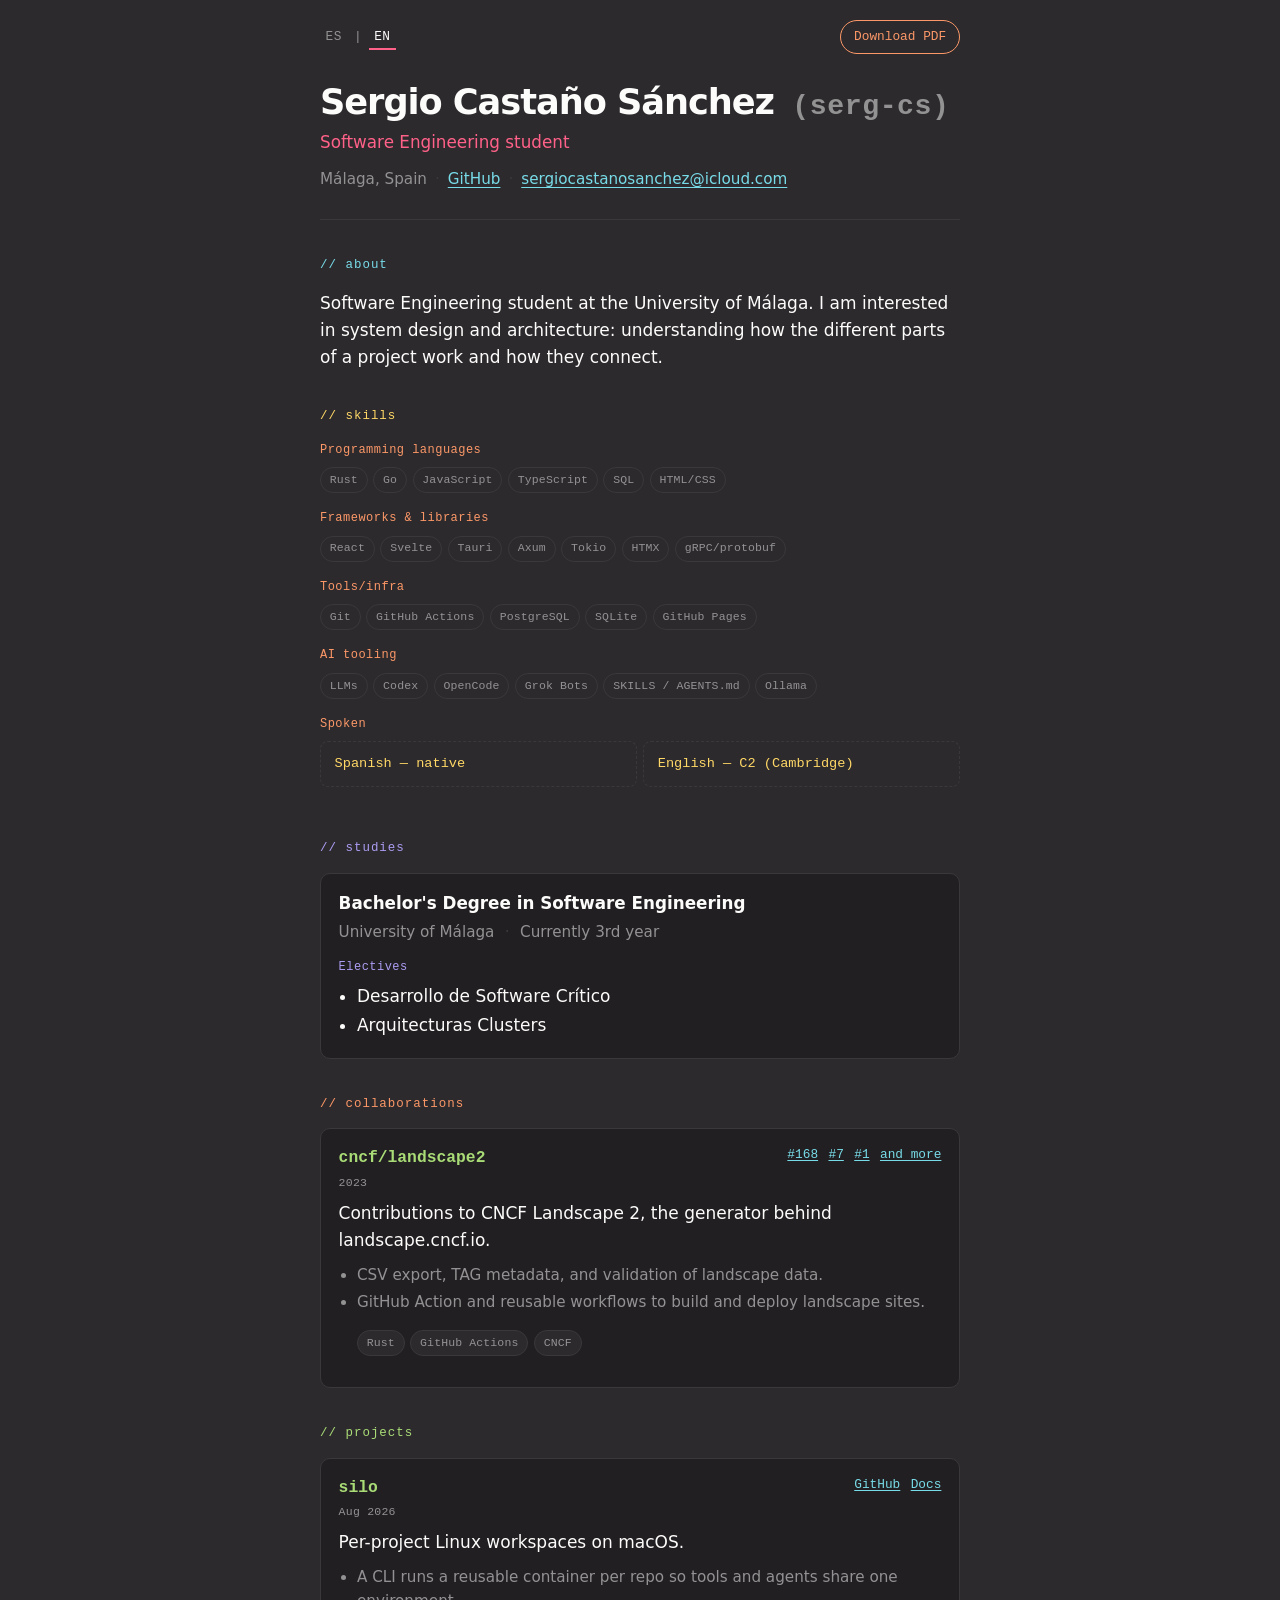
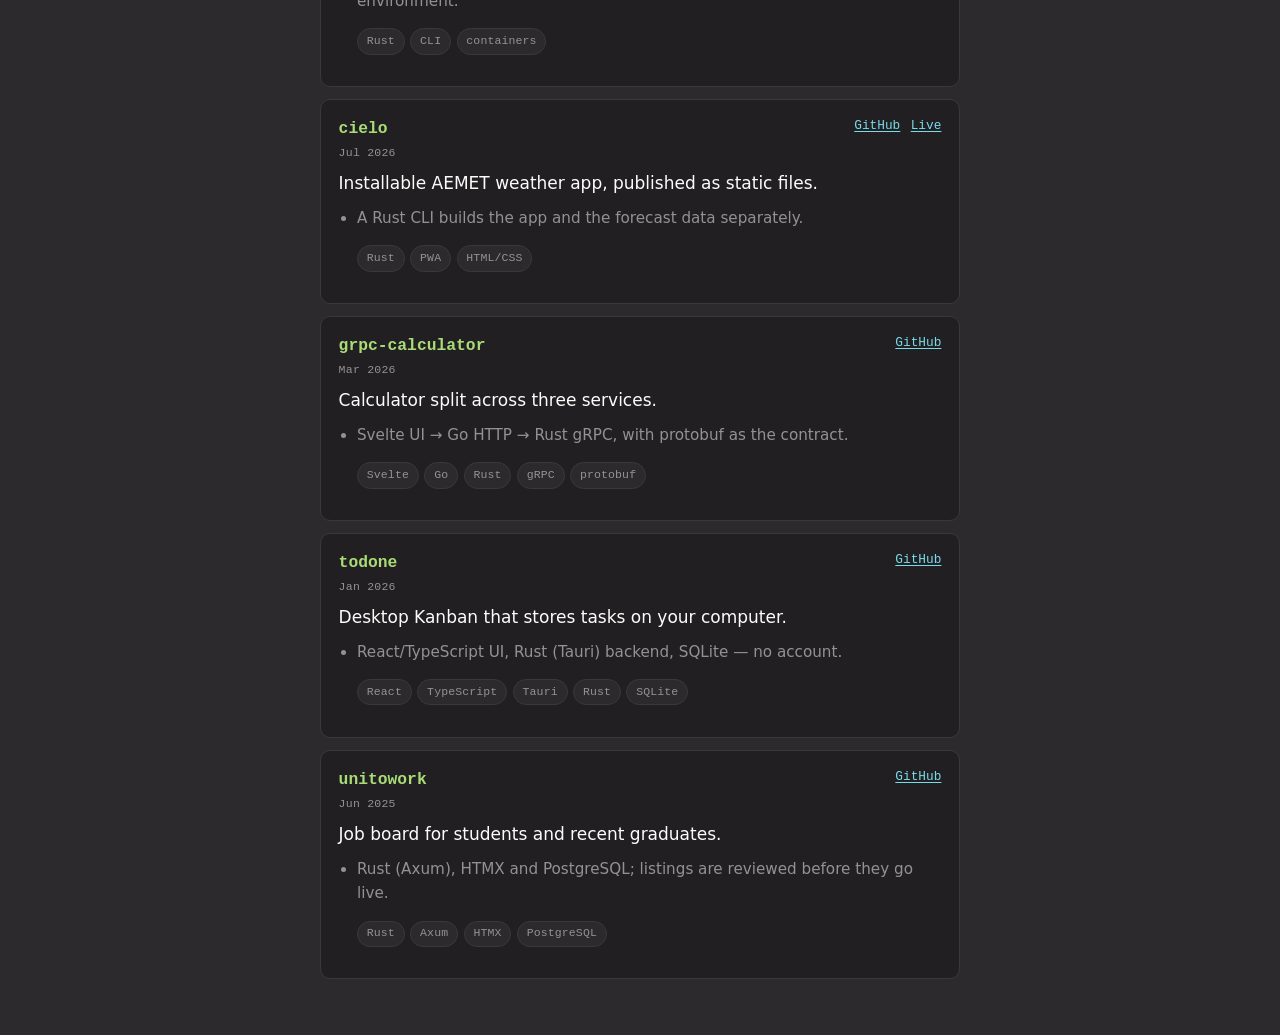
==== docs/cv/index.html @ 80707259 "Add CV website Signed-off-by: Sergio Castaño Sánchez <sergiocastanosanchez@icloud.com>" ====
<!doctype html>
<html lang="en">
    <head>
        <meta charset="utf-8" />
        <meta name="viewport" content="width=device-width, initial-scale=1" />
        <meta name="color-scheme" content="dark" />
        <meta name="theme-color" content="#2d2a2e" />
        <meta
            name="description"
            content="CV — Sergio Castaño Sánchez, Software Engineering student in Málaga."
        />
        <meta name="author" content="Sergio Castaño Sánchez" />
        <meta property="og:type" content="profile" />
        <meta property="og:title" content="Sergio Castaño Sánchez — CV" />
        <meta
            property="og:description"
            content="Software Engineering student in Málaga"
        />
        <meta
            property="og:url"
            content="https://serg-cs.github.io/serg-cs/cv/"
        />
        <meta property="og:locale" content="en_US" />
        <meta property="og:locale:alternate" content="es_ES" />
        <meta property="profile:first_name" content="Sergio" />
        <meta property="profile:last_name" content="Castaño Sánchez" />
        <meta property="profile:username" content="serg-cs" />
        <meta name="twitter:card" content="summary" />
        <title>Sergio Castaño Sánchez — CV</title>
        <link
            rel="canonical"
            href="https://serg-cs.github.io/serg-cs/cv/"
        />
        <link
            rel="alternate"
            hreflang="en"
            href="https://serg-cs.github.io/serg-cs/cv/?lang=en"
        />
        <link
            rel="alternate"
            hreflang="es"
            href="https://serg-cs.github.io/serg-cs/cv/?lang=es"
        />
        <link
            rel="alternate"
            hreflang="x-default"
            href="https://serg-cs.github.io/serg-cs/cv/"
        />
        <script type="application/ld+json">
            {
                "@context": "https://schema.org",
                "@type": "Person",
                "name": "Sergio Castaño Sánchez",
                "alternateName": "serg-cs",
                "url": "https://serg-cs.github.io/serg-cs/cv/",
                "email": "sergiocastanosanchez@icloud.com",
                "jobTitle": "Software Engineering student",
                "sameAs": ["https://github.com/serg-cs"],
                "address": {
                    "@type": "PostalAddress",
                    "addressLocality": "Málaga",
                    "addressCountry": "ES"
                },
                "affiliation": {
                    "@type": "CollegeOrUniversity",
                    "name": "University of Málaga"
                }
            }
        </script>
        <link
            rel="icon"
            href="data:image/svg+xml,%3Csvg xmlns='http://www.w3.org/2000/svg' viewBox='0 0 32 32'%3E%3Crect width='32' height='32' rx='6' fill='%23221f22'/%3E%3Ctext x='16' y='21' text-anchor='middle' font-family='ui-monospace,monospace' font-size='10' font-weight='700' fill='%23fc9867'%3ESCS%3C/text%3E%3C/svg%3E"
        />
        <link rel="stylesheet" href="styles.css" />
        <script>
            (function () {
                var langs = { en: 1, es: 1 };
                var q = new URLSearchParams(location.search).get("lang");
                var stored = null;
                try {
                    stored = localStorage.getItem("cv-lang");
                } catch (e) {}
                var nav =
                    (navigator.languages && navigator.languages[0]) ||
                    navigator.language ||
                    "en";
                var device = String(nav).toLowerCase().indexOf("es") === 0 ? "es" : "en";
                var lang = langs[q] ? q : langs[stored] ? stored : device;
                document.documentElement.lang = lang;
                if (lang !== "en") document.documentElement.classList.add("i18n-pending");
            })();
        </script>
        <noscript>
            <style>
                html.i18n-pending [data-i18n] {
                    visibility: visible;
                }
            </style>
        </noscript>
    </head>
    <body>
        <a class="skip" href="#main" data-i18n="skip">Skip to content</a>
        <div class="wrap">
            <header>
                <div class="top-bar">
                    <nav class="lang" aria-label="Language">
                        <a href="?lang=es" hreflang="es" lang="es" data-set-lang="es">ES</a>
                        <span aria-hidden="true">|</span>
                        <a href="?lang=en" hreflang="en" lang="en" data-set-lang="en">EN</a>
                    </nav>
                    <a
                        class="pdf-btn"
                        href="cv-en.pdf"
                        download="Sergio-Castano-Sanchez-CV-en.pdf"
                        data-i18n="pdf"
                        >Download PDF</a
                    >
                </div>
                <h1>
                    Sergio Castaño Sánchez <span class="handle">(serg-cs)</span>
                </h1>
                <p class="role" data-i18n="role">
                    Software Engineering student
                </p>
                <p class="meta">
                    <span data-i18n="location">Málaga, Spain</span>
                    <span class="sep" aria-hidden="true">·</span>
                    <a href="https://github.com/serg-cs" rel="me">GitHub</a>
                    <span class="sep" aria-hidden="true">·</span>
                    <a href="mailto:sergiocastanosanchez@icloud.com"
                        >sergiocastanosanchez@icloud.com</a
                    >
                </p>
            </header>

            <main id="main">
                <section class="about" aria-labelledby="about-h">
                    <h2 id="about-h" data-i18n="sec.about">// about</h2>
                    <p data-i18n="about">
                        Software Engineering student at the University of
                        Málaga. I am interested in system design and
                        architecture: understanding how the different parts of a
                        project work and how they connect.
                    </p>
                </section>

                <section class="skills" aria-labelledby="skills-h">
                    <h2 id="skills-h" data-i18n="sec.skills">// skills</h2>

                    <div class="skill-group">
                        <h3 data-i18n="skills.languages">Programming languages</h3>
                        <ul class="chips">
                            <li class="chip">Rust</li>
                            <li class="chip">Go</li>
                            <li class="chip">JavaScript</li>
                            <li class="chip">TypeScript</li>
                            <li class="chip">SQL</li>
                            <li class="chip">HTML/CSS</li>
                        </ul>
                    </div>

                    <div class="skill-group">
                        <h3 data-i18n="skills.frameworks">Frameworks & libraries</h3>
                        <ul class="chips">
                            <li class="chip">React</li>
                            <li class="chip">Svelte</li>
                            <li class="chip">Tauri</li>
                            <li class="chip">Axum</li>
                            <li class="chip">Tokio</li>
                            <li class="chip">HTMX</li>
                            <li class="chip">gRPC/protobuf</li>
                        </ul>
                    </div>

                    <div class="skill-group">
                        <h3 data-i18n="skills.tools">Tools/infra</h3>
                        <ul class="chips">
                            <li class="chip">Git</li>
                            <li class="chip">GitHub Actions</li>
                            <li class="chip">PostgreSQL</li>
                            <li class="chip">SQLite</li>
                            <li class="chip">GitHub Pages</li>
                        </ul>
                    </div>

                    <div class="skill-group">
                        <h3 data-i18n="skills.ai">AI tooling</h3>
                        <ul class="chips">
                            <li class="chip">LLMs</li>
                            <li class="chip">Codex</li>
                            <li class="chip">OpenCode</li>
                            <li class="chip">Grok Bots</li>
                            <li class="chip">SKILLS / AGENTS.md</li>
                            <li class="chip">Ollama</li>
                        </ul>
                    </div>

                    <div class="skill-group">
                        <h3 data-i18n="skills.spoken">Spoken</h3>
                        <ul class="spoken">
                            <li data-i18n="skills.spanish">Spanish — native</li>
                            <li data-i18n="skills.english">English — C2 (Cambridge)</li>
                        </ul>
                    </div>
                </section>

                <section class="studies" aria-labelledby="studies-h">
                    <h2 id="studies-h" data-i18n="sec.studies">// studies</h2>
                    <div class="studies-block">
                        <h3 data-i18n="studies.degree">Bachelor's Degree in Software Engineering</h3>
                        <p class="studies-meta">
                            <span data-i18n="studies.school">University of Málaga</span>
                            <span class="sep" aria-hidden="true">·</span>
                            <span data-i18n="studies.year"
                                >Currently 3rd year</span
                            >
                        </p>
                        <p
                            class="electives-label"
                            data-i18n="studies.electives"
                        >
                            Electives
                        </p>
                        <ul>
                            <li>Desarrollo de Software Crítico</li>
                            <li>Arquitecturas Clusters</li>
                        </ul>
                    </div>
                </section>

                <section class="collab" aria-labelledby="collab-h">
                    <h2 id="collab-h" data-i18n="sec.collab">
                        // collaborations
                    </h2>
                    <article class="card">
                        <div class="card-top">
                            <div class="card-heading">
                                <h3>cncf/landscape2</h3>
                                <p class="card-date">
                                    <time
                                        datetime="2023"
                                        data-i18n="landscape.date"
                                        >2023</time
                                    >
                                </p>
                            </div>
                            <p class="card-links">
                                <a
                                    href="https://github.com/cncf/landscape2/pull/168"
                                    title="Generate CSV file listing all landscape items"
                                    data-i18n-title="landscape.pr168"
                                    >#168</a
                                >
                                <a
                                    href="https://github.com/cncf/landscape2-sites/pull/7"
                                    title="Add reusable build-and-deploy workflow"
                                    data-i18n-title="landscape.pr7"
                                    >#7</a
                                >
                                <a
                                    href="https://github.com/cncf/landscape2-validate-action/pull/1"
                                    title="Add landscape2 validate action"
                                    data-i18n-title="landscape.pr1"
                                    >#1</a
                                >
                                <a
                                    class="more"
                                    href="https://github.com/search?q=author%3Aserg-cs+org%3Acncf+is%3Apr&amp;type=pullrequests"
                                    data-i18n="landscape.more"
                                    >and more</a
                                >
                            </p>
                        </div>
                        <p class="pitch" data-i18n="landscape.pitch">
                            Contributions to CNCF Landscape 2, the generator
                            behind landscape.cncf.io.
                        </p>
                        <ul>
                            <li data-i18n="landscape.b1">
                                CSV export, TAG metadata, and validation of
                                landscape data.
                            </li>
                            <li data-i18n="landscape.b2">
                                GitHub Action and reusable workflows to build
                                and deploy landscape sites.
                            </li>
                        </ul>
                        <ul class="chips">
                            <li class="chip">Rust</li>
                            <li class="chip">GitHub Actions</li>
                            <li class="chip">CNCF</li>
                        </ul>
                    </article>
                </section>

                <section class="projects" aria-labelledby="projects-h">
                    <h2 id="projects-h" data-i18n="sec.projects">
                        // projects
                    </h2>
                    <div class="projects-list">
                        <article class="card">
                            <div class="card-top">
                                <div class="card-heading">
                                    <h3>silo</h3>
                                    <p class="card-date">
                                        <time datetime="2026-08" data-i18n="silo.date">Aug 2026</time>
                                    </p>
                                </div>
                                <p class="card-links">
                                    <a href="https://github.com/serg-cs/silo" aria-label="silo on GitHub">GitHub</a>
                                    <a href="https://serg-cs.github.io/silo/" data-i18n="link.docs">Docs</a>
                                </p>
                            </div>
                            <p class="pitch" data-i18n="silo.pitch">Per-project Linux workspaces on macOS.</p>
                            <ul>
                                <li data-i18n="silo.b1">A CLI runs a reusable container per repo so tools and agents share one environment.</li>
                            </ul>
                            <ul class="chips">
                                <li class="chip">Rust</li>
                                <li class="chip">CLI</li>
                                <li class="chip">containers</li>
                            </ul>
                        </article>

                        <article class="card">
                            <div class="card-top">
                                <div class="card-heading">
                                    <h3>cielo</h3>
                                    <p class="card-date">
                                        <time datetime="2026-07" data-i18n="cielo.date">Jul 2026</time>
                                    </p>
                                </div>
                                <p class="card-links">
                                    <a href="https://github.com/serg-cs/cielo" aria-label="cielo on GitHub">GitHub</a>
                                    <a href="https://cielo.serg-cs.com" data-i18n="link.live">Live</a>
                                </p>
                            </div>
                            <p class="pitch" data-i18n="cielo.pitch">Installable AEMET weather app, published as static files.</p>
                            <ul>
                                <li data-i18n="cielo.b1">A Rust CLI builds the app and the forecast data separately.</li>
                            </ul>
                            <ul class="chips">
                                <li class="chip">Rust</li>
                                <li class="chip">PWA</li>
                                <li class="chip">HTML/CSS</li>
                            </ul>
                        </article>

                        <article class="card">
                            <div class="card-top">
                                <div class="card-heading">
                                    <h3>grpc-calculator</h3>
                                    <p class="card-date">
                                        <time datetime="2026-03" data-i18n="grpc.date">Mar 2026</time>
                                    </p>
                                </div>
                                <p class="card-links">
                                    <a href="https://github.com/serg-cs/grpc-calculator" aria-label="grpc-calculator on GitHub">GitHub</a>
                                </p>
                            </div>
                            <p class="pitch" data-i18n="grpc.pitch">Calculator split across three services.</p>
                            <ul>
                                <li data-i18n="grpc.b1">Svelte UI → Go HTTP → Rust gRPC, with protobuf as the contract.</li>
                            </ul>
                            <ul class="chips">
                                <li class="chip">Svelte</li>
                                <li class="chip">Go</li>
                                <li class="chip">Rust</li>
                                <li class="chip">gRPC</li>
                                <li class="chip">protobuf</li>
                            </ul>
                        </article>

                        <article class="card">
                            <div class="card-top">
                                <div class="card-heading">
                                    <h3>todone</h3>
                                    <p class="card-date">
                                        <time datetime="2026-01" data-i18n="todone.date">Jan 2026</time>
                                    </p>
                                </div>
                                <p class="card-links">
                                    <a href="https://github.com/serg-cs/todone" aria-label="todone on GitHub">GitHub</a>
                                </p>
                            </div>
                            <p class="pitch" data-i18n="todone.pitch">Desktop Kanban that stores tasks on your computer.</p>
                            <ul>
                                <li data-i18n="todone.b1">React/TypeScript UI, Rust (Tauri) backend, SQLite — no account.</li>
                            </ul>
                            <ul class="chips">
                                <li class="chip">React</li>
                                <li class="chip">TypeScript</li>
                                <li class="chip">Tauri</li>
                                <li class="chip">Rust</li>
                                <li class="chip">SQLite</li>
                            </ul>
                        </article>

                        <article class="card">
                            <div class="card-top">
                                <div class="card-heading">
                                    <h3>unitowork</h3>
                                    <p class="card-date">
                                        <time datetime="2025-06" data-i18n="unitowork.date">Jun 2025</time>
                                    </p>
                                </div>
                                <p class="card-links">
                                    <a href="https://github.com/serg-cs/unitowork" aria-label="unitowork on GitHub">GitHub</a>
                                </p>
                            </div>
                            <p class="pitch" data-i18n="unitowork.pitch">Job board for students and recent graduates.</p>
                            <ul>
                                <li data-i18n="unitowork.b1">Rust (Axum), HTMX and PostgreSQL; listings are reviewed before they go live.</li>
                            </ul>
                            <ul class="chips">
                                <li class="chip">Rust</li>
                                <li class="chip">Axum</li>
                                <li class="chip">HTMX</li>
                                <li class="chip">PostgreSQL</li>
                            </ul>
                        </article>
                    </div>
                </section>
            </main>
        </div>

        <script src="main.js"></script>
    </body>
</html>
---- docs/cv/styles.css ----
:root {
  --bg: #2d2a2e;
  --bg-deep: #221f22;
  --text: #fcfcfa;
  --muted: #939293;
  --line: #3b383c;
  --pink: #ff6188;
  --orange: #fc9867;
  --yellow: #ffd866;
  --green: #a9dc76;
  --cyan: #78dce8;
  --purple: #ab9df2;
  --sans: ui-sans-serif, system-ui, -apple-system, "Segoe UI", Roboto, "Helvetica Neue", "Liberation Sans", "DejaVu Sans", Arial, sans-serif;
  --mono: ui-monospace, "SF Mono", "Cascadia Code", "JetBrains Mono", Menlo, Consolas, "Liberation Mono", "DejaVu Sans Mono", monospace;
  --max: 40rem;
}

* { box-sizing: border-box; }

html { scroll-behavior: smooth; }

body {
  margin: 0;
  font-family: var(--sans);
  font-size: 1.0625rem;
  line-height: 1.6;
  color: var(--text);
  background: var(--bg);
  -webkit-font-smoothing: antialiased;
}

html.i18n-pending [data-i18n] { visibility: hidden; }

a {
  color: var(--cyan);
  text-decoration-thickness: 1px;
  text-underline-offset: 0.18em;
}

a:hover { color: var(--green); }

:focus-visible {
  outline: 2px solid var(--yellow);
  outline-offset: 3px;
}

.skip {
  position: absolute;
  left: 0.75rem;
  top: -3rem;
  background: var(--bg-deep);
  color: var(--text);
  padding: 0.4rem 0.7rem;
  z-index: 10;
}

.skip:focus { top: 0.75rem; }

.wrap {
  width: min(var(--max), calc(100% - 2rem));
  margin: 0 auto;
  padding: 1.25rem 0 3.5rem;
}

header {
  padding-bottom: 1.75rem;
  border-bottom: 1px solid var(--line);
}

.top-bar {
  display: flex;
  align-items: center;
  justify-content: space-between;
  gap: 0.75rem;
  margin-bottom: 1.75rem;
}

.lang {
  display: flex;
  align-items: center;
  gap: 0.4rem;
  font-family: var(--mono);
  font-size: 0.8rem;
  letter-spacing: 0.04em;
}

.lang span { color: var(--muted); }

.lang a {
  display: inline-flex;
  align-items: center;
  justify-content: center;
  min-width: 1.5rem;
  min-height: 1.5rem;
  padding: 0.2rem 0.35rem;
  font: inherit;
  color: var(--muted);
  background: transparent;
  text-decoration: none;
}

.lang a:hover { color: var(--text); }

html[lang="en"] .lang a[data-set-lang="en"],
html[lang="es"] .lang a[data-set-lang="es"] {
  color: var(--text);
  box-shadow: inset 0 -2px 0 var(--pink);
}

.pdf-btn {
  font-family: var(--mono);
  font-size: 0.8rem;
  color: var(--orange);
  background: transparent;
  border: 1px solid var(--orange);
  border-radius: 999px;
  padding: 0.35rem 0.8rem;
  text-decoration: none;
}

.pdf-btn:hover {
  color: var(--bg);
  background: var(--orange);
}

h1 {
  margin: 0 0 0.35rem;
  font-size: clamp(1.7rem, 6vw, 2.2rem);
  font-weight: 650;
  letter-spacing: -0.03em;
  line-height: 1.15;
}

.handle {
  display: inline-block;
  margin-left: 0.45rem;
  font-family: var(--mono);
  font-size: 0.8em;
  font-weight: 600;
  letter-spacing: 0.02em;
  color: var(--muted);
  vertical-align: baseline;
}

.role {
  margin: 0 0 0.7rem;
  color: var(--pink);
  font-size: 1.05rem;
}

.meta {
  margin: 0;
  color: var(--muted);
  font-size: 0.95rem;
  display: flex;
  flex-wrap: wrap;
  gap: 0.35rem 0.15rem;
}

.sep {
  margin: 0 0.35rem;
  color: var(--line);
}

main {
  display: grid;
  gap: 2.25rem;
  padding-top: 2.25rem;
}

section h2 {
  margin: 0 0 0.85rem;
  font-family: var(--mono);
  font-size: 0.78rem;
  font-weight: 500;
  letter-spacing: 0.08em;
  text-transform: lowercase;
}

.about h2 { color: var(--cyan); }
.skills h2 { color: var(--yellow); }
.studies h2 { color: var(--purple); }
.collab h2 { color: var(--orange); }
.projects h2 { color: var(--green); }

.about p { margin: 0; }

.card,
.studies-block {
  background: var(--bg-deep);
  border: 1px solid var(--line);
  border-radius: 10px;
  padding: 1rem 1.1rem;
}

.studies-block h3 {
  margin: 0 0 0.2rem;
  font-size: 1.05rem;
  font-weight: 600;
}

.studies-meta {
  margin: 0 0 0.85rem;
  color: var(--muted);
  font-size: 0.95rem;
}

.electives-label {
  margin: 0 0 0.35rem;
  font-family: var(--mono);
  font-size: 0.75rem;
  color: var(--purple);
  letter-spacing: 0.04em;
}

.studies-block ul {
  margin: 0;
  padding-left: 1.15rem;
}

.studies-block li { margin: 0.15rem 0; }

.projects-list { display: grid; gap: 0.75rem; }

.card-top {
  display: flex;
  align-items: flex-start;
  justify-content: space-between;
  flex-wrap: wrap;
  gap: 0.75rem 1rem;
  margin-bottom: 0.45rem;
}

.card-heading { min-width: 0; }

.card h3 {
  margin: 0;
  font-family: var(--mono);
  font-size: 1.02rem;
  font-weight: 600;
  color: var(--green);
}

.card-date {
  margin: 0.15rem 0 0;
  font-family: var(--mono);
  font-size: 0.72rem;
  color: var(--muted);
  letter-spacing: 0.02em;
}

.pitch { margin: 0 0 0.55rem; }

.card ul {
  margin: 0 0 0.75rem;
  padding-left: 1.15rem;
  color: var(--muted);
  font-size: 0.95rem;
}

.card li { margin: 0.2rem 0; }

.chips {
  display: flex;
  flex-wrap: wrap;
  gap: 0.35rem;
  margin: 0;
  padding: 0;
  list-style: none;
}

.chip {
  font-family: var(--mono);
  font-size: 0.72rem;
  letter-spacing: 0.01em;
  color: var(--muted);
  background: var(--bg);
  border: 1px solid var(--line);
  border-radius: 999px;
  padding: 0.18rem 0.55rem;
}

.card-links {
  margin: 0 0 0 auto;
  display: flex;
  flex-wrap: wrap;
  justify-content: flex-end;
  gap: 0.65rem;
  font-family: var(--mono);
  font-size: 0.8rem;
  flex-shrink: 0;
}

.skill-group { margin: 0 0 1rem; }

.skill-group h3 {
  margin: 0 0 0.45rem;
  font-family: var(--mono);
  font-size: 0.75rem;
  font-weight: 500;
  color: var(--orange);
  letter-spacing: 0.04em;
}

.spoken {
  margin: 0;
  padding: 0;
  list-style: none;
  display: flex;
  flex-wrap: wrap;
  gap: 0.4rem;
}

.spoken li {
  margin: 0;
  flex: 1 1 10rem;
  padding: 0.7rem 0.85rem;
  border: 1px dashed var(--line);
  border-radius: 8px;
  color: var(--yellow);
  font-family: var(--mono);
  font-size: 0.85rem;
}

@media (prefers-reduced-motion: reduce) {
  html { scroll-behavior: auto; }
}

@media print {
  html, body {
    background: var(--bg) !important;
    color: var(--text);
    visibility: visible;
    min-height: 100%;
    print-color-adjust: exact;
    -webkit-print-color-adjust: exact;
    font-size: 10pt;
    line-height: 1.38;
    font-variant-ligatures: none;
    font-feature-settings: "liga" 0, "clig" 0;
  }

  html.i18n-pending [data-i18n] { visibility: visible; }

  .skip, .top-bar { display: none !important; }

  .wrap {
    width: min(var(--max), 100%);
    margin: 0 auto;
    padding: 0;
  }

  h1 {
    font-size: 1.45rem;
    margin-bottom: 0.2rem;
  }

  .role {
    font-size: 0.95rem;
    margin-bottom: 0.3rem;
  }

  .meta { font-size: 0.85rem; }

  header { padding-bottom: 0.5rem; }

  main {
    gap: 0.65rem;
    padding-top: 0.65rem;
  }

  section h2 {
    margin-bottom: 0.35rem;
    break-after: avoid;
  }

  .card, .studies-block {
    break-inside: avoid;
    padding: 0.5rem 0.65rem;
  }

  .skill-group { margin-bottom: 0.3rem; }
  .skill-group h3 { margin-bottom: 0.25rem; }

  .spoken {
    gap: 0.5rem 1.25rem;
  }

  .spoken li {
    flex: 0 1 auto;
    padding: 0;
    border: 0;
  }

  .pitch { margin-bottom: 0.3rem; }
  .card-top {
    margin-bottom: 0.25rem;
    gap: 0.35rem 0.75rem;
  }
  .card ul { margin-bottom: 0.3rem; }
  .card li { margin: 0.08rem 0; }
  .studies-meta { margin-bottom: 0.4rem; }
  .projects-list { gap: 0.35rem; }
  .chip {
    padding: 0.08rem 0.4rem;
    font-size: 0.62rem;
  }

  @page {
    size: A4;
    margin: 9mm;
    background: var(--bg);
  }
}
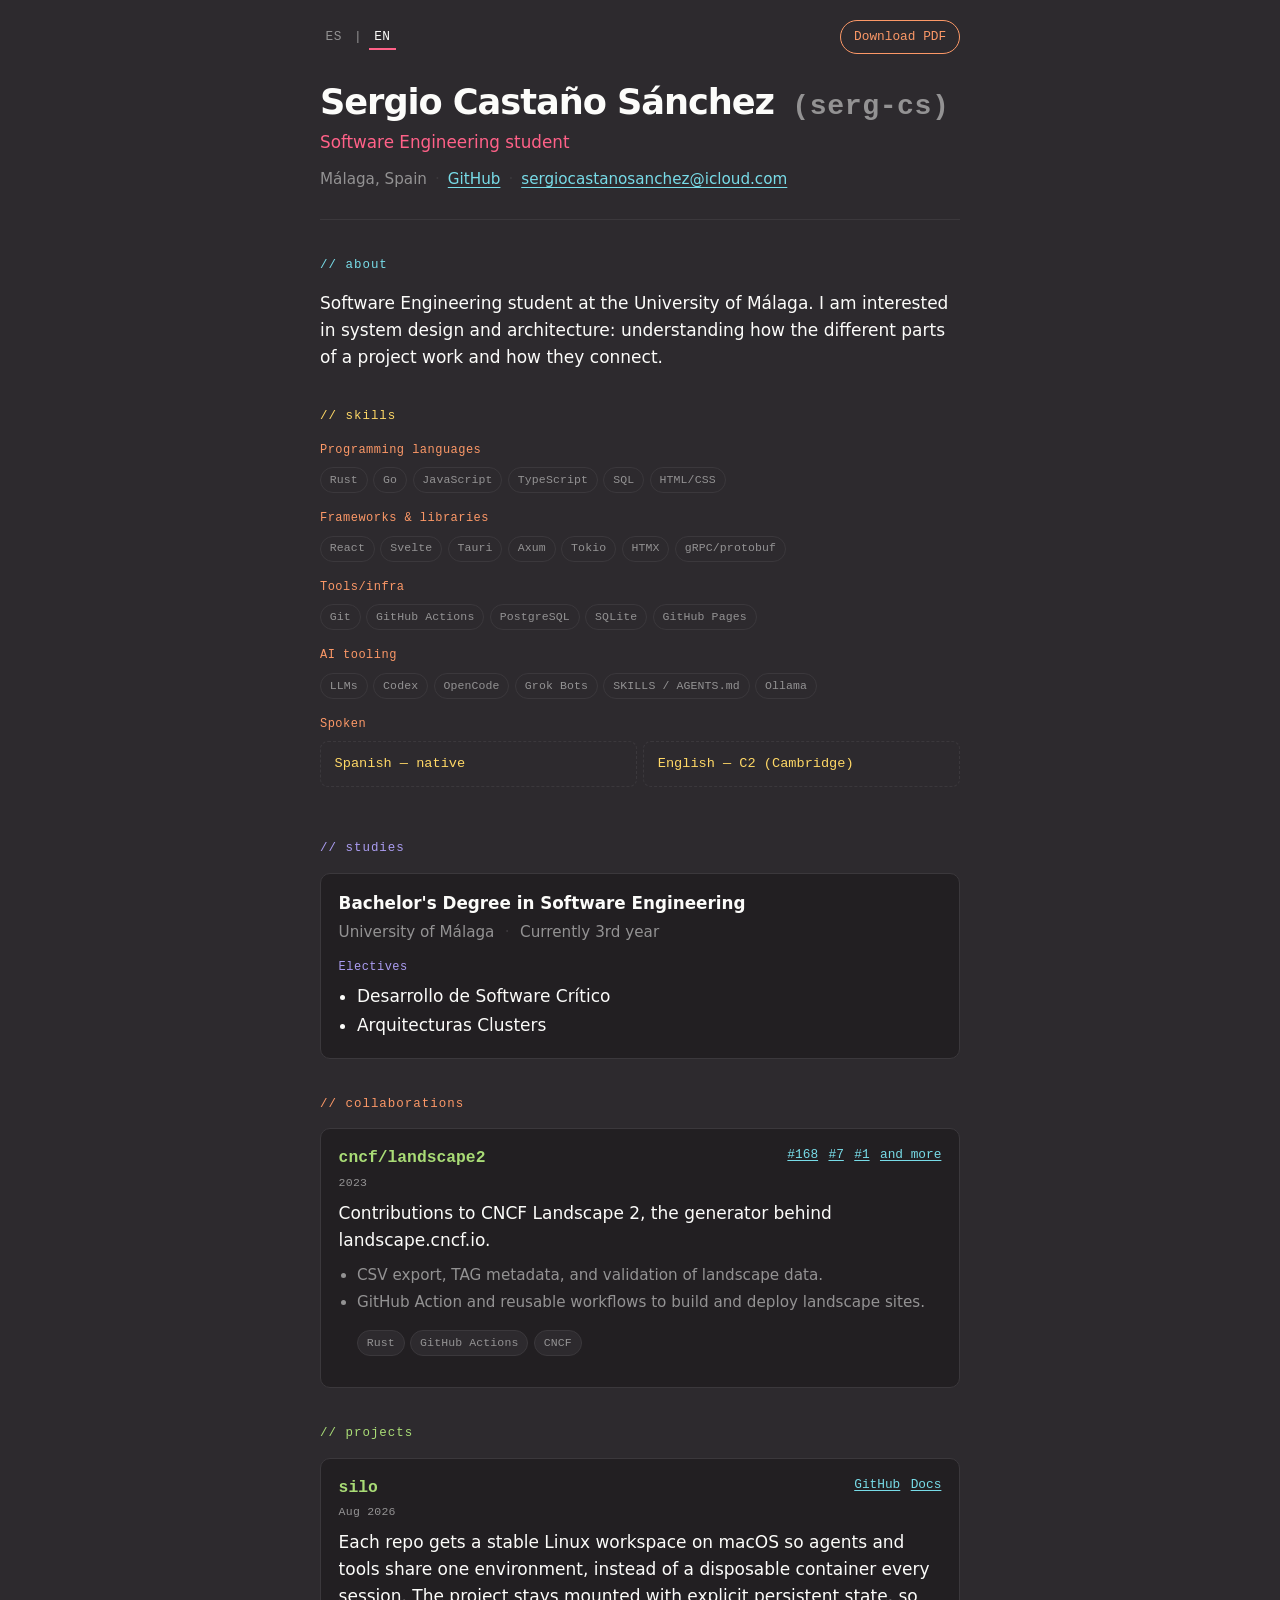
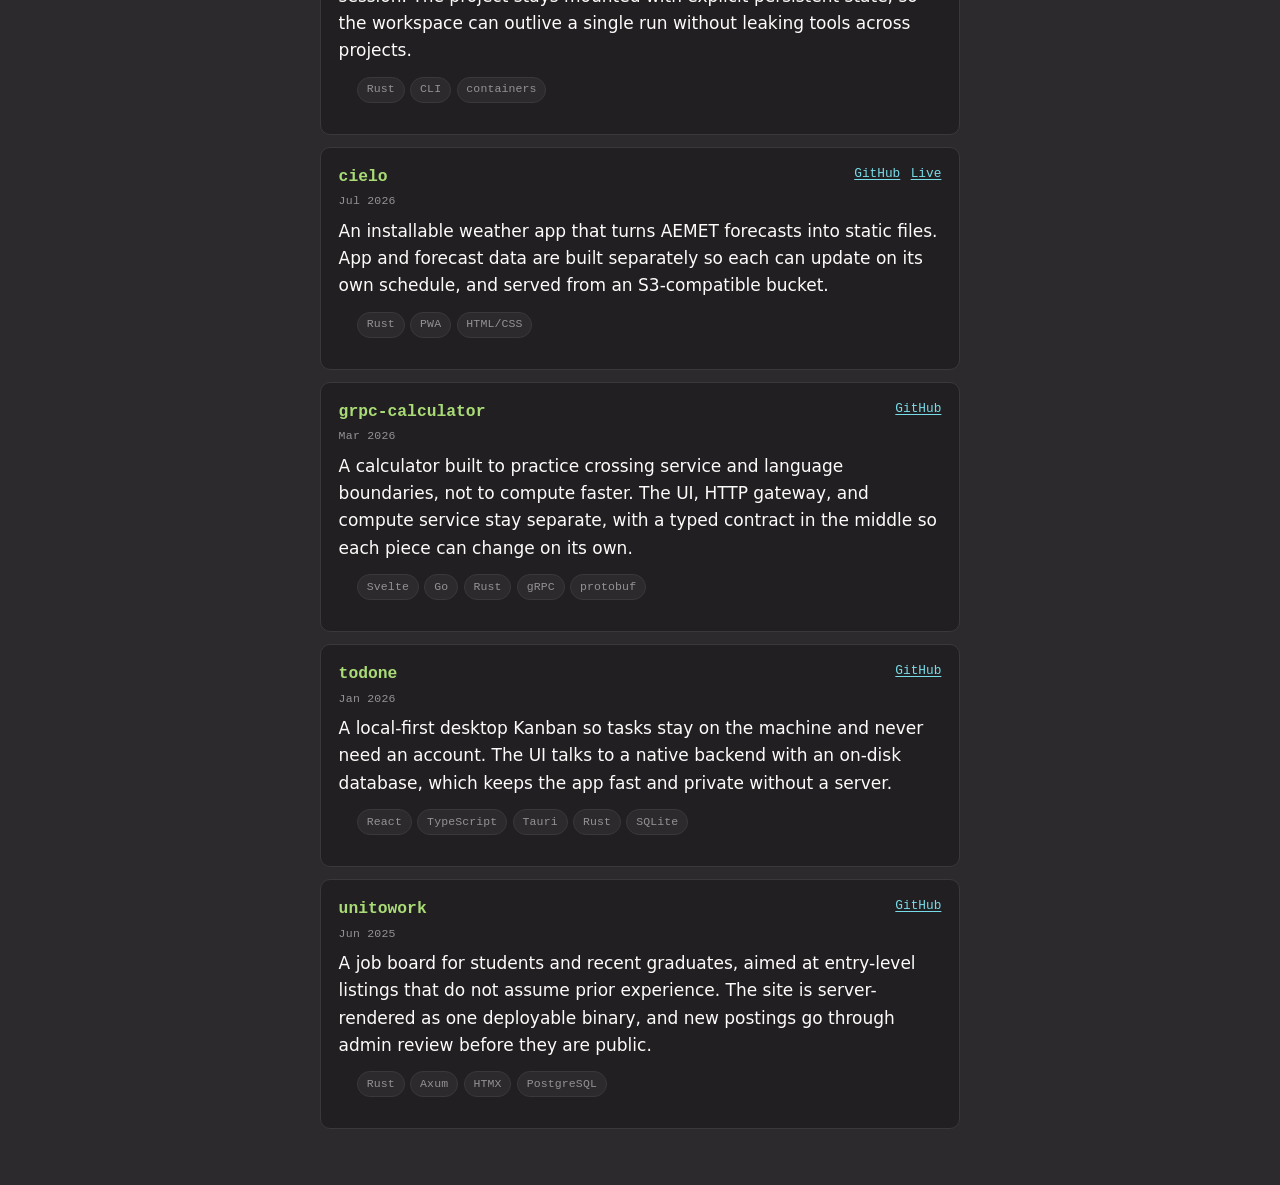
==== commit cbf6b8fe: "Improve project descriptions Signed-off-by: Sergio Castaño Sánchez <sergiocastanosanchez@icloud.com>" ====
--- a/docs/cv/index.html
+++ b/docs/cv/index.html
@@ -311,10 +311,7 @@
                                     <a href="https://serg-cs.github.io/silo/" data-i18n="link.docs">Docs</a>
                                 </p>
                             </div>
-                            <p class="pitch" data-i18n="silo.pitch">Per-project Linux workspaces on macOS.</p>
-                            <ul>
-                                <li data-i18n="silo.b1">A CLI runs a reusable container per repo so tools and agents share one environment.</li>
-                            </ul>
+                            <p class="pitch" data-i18n="silo.pitch">Each repo gets a stable Linux workspace on macOS so agents and tools share one environment, instead of a disposable container every session. The project stays mounted with explicit persistent state, so the workspace can outlive a single run without leaking tools across projects.</p>
                             <ul class="chips">
                                 <li class="chip">Rust</li>
                                 <li class="chip">CLI</li>
@@ -335,10 +332,7 @@
                                     <a href="https://cielo.serg-cs.com" data-i18n="link.live">Live</a>
                                 </p>
                             </div>
-                            <p class="pitch" data-i18n="cielo.pitch">Installable AEMET weather app, published as static files.</p>
-                            <ul>
-                                <li data-i18n="cielo.b1">A Rust CLI builds the app and the forecast data separately.</li>
-                            </ul>
+                            <p class="pitch" data-i18n="cielo.pitch">An installable weather app that turns AEMET forecasts into static files. App and forecast data are built separately so each can update on its own schedule, and served from an S3-compatible bucket.</p>
                             <ul class="chips">
                                 <li class="chip">Rust</li>
                                 <li class="chip">PWA</li>
@@ -358,10 +352,7 @@
                                     <a href="https://github.com/serg-cs/grpc-calculator" aria-label="grpc-calculator on GitHub">GitHub</a>
                                 </p>
                             </div>
-                            <p class="pitch" data-i18n="grpc.pitch">Calculator split across three services.</p>
-                            <ul>
-                                <li data-i18n="grpc.b1">Svelte UI → Go HTTP → Rust gRPC, with protobuf as the contract.</li>
-                            </ul>
+                            <p class="pitch" data-i18n="grpc.pitch">A calculator built to practice crossing service and language boundaries, not to compute faster. The UI, HTTP gateway, and compute service stay separate, with a typed contract in the middle so each piece can change on its own.</p>
                             <ul class="chips">
                                 <li class="chip">Svelte</li>
                                 <li class="chip">Go</li>
@@ -383,10 +374,7 @@
                                     <a href="https://github.com/serg-cs/todone" aria-label="todone on GitHub">GitHub</a>
                                 </p>
                             </div>
-                            <p class="pitch" data-i18n="todone.pitch">Desktop Kanban that stores tasks on your computer.</p>
-                            <ul>
-                                <li data-i18n="todone.b1">React/TypeScript UI, Rust (Tauri) backend, SQLite — no account.</li>
-                            </ul>
+                            <p class="pitch" data-i18n="todone.pitch">A local-first desktop Kanban so tasks stay on the machine and never need an account. The UI talks to a native backend with an on-disk database, which keeps the app fast and private without a server.</p>
                             <ul class="chips">
                                 <li class="chip">React</li>
                                 <li class="chip">TypeScript</li>
@@ -408,10 +396,7 @@
                                     <a href="https://github.com/serg-cs/unitowork" aria-label="unitowork on GitHub">GitHub</a>
                                 </p>
                             </div>
-                            <p class="pitch" data-i18n="unitowork.pitch">Job board for students and recent graduates.</p>
-                            <ul>
-                                <li data-i18n="unitowork.b1">Rust (Axum), HTMX and PostgreSQL; listings are reviewed before they go live.</li>
-                            </ul>
+                            <p class="pitch" data-i18n="unitowork.pitch">A job board for students and recent graduates, aimed at entry-level listings that do not assume prior experience. The site is server-rendered as one deployable binary, and new postings go through admin review before they are public.</p>
                             <ul class="chips">
                                 <li class="chip">Rust</li>
                                 <li class="chip">Axum</li>
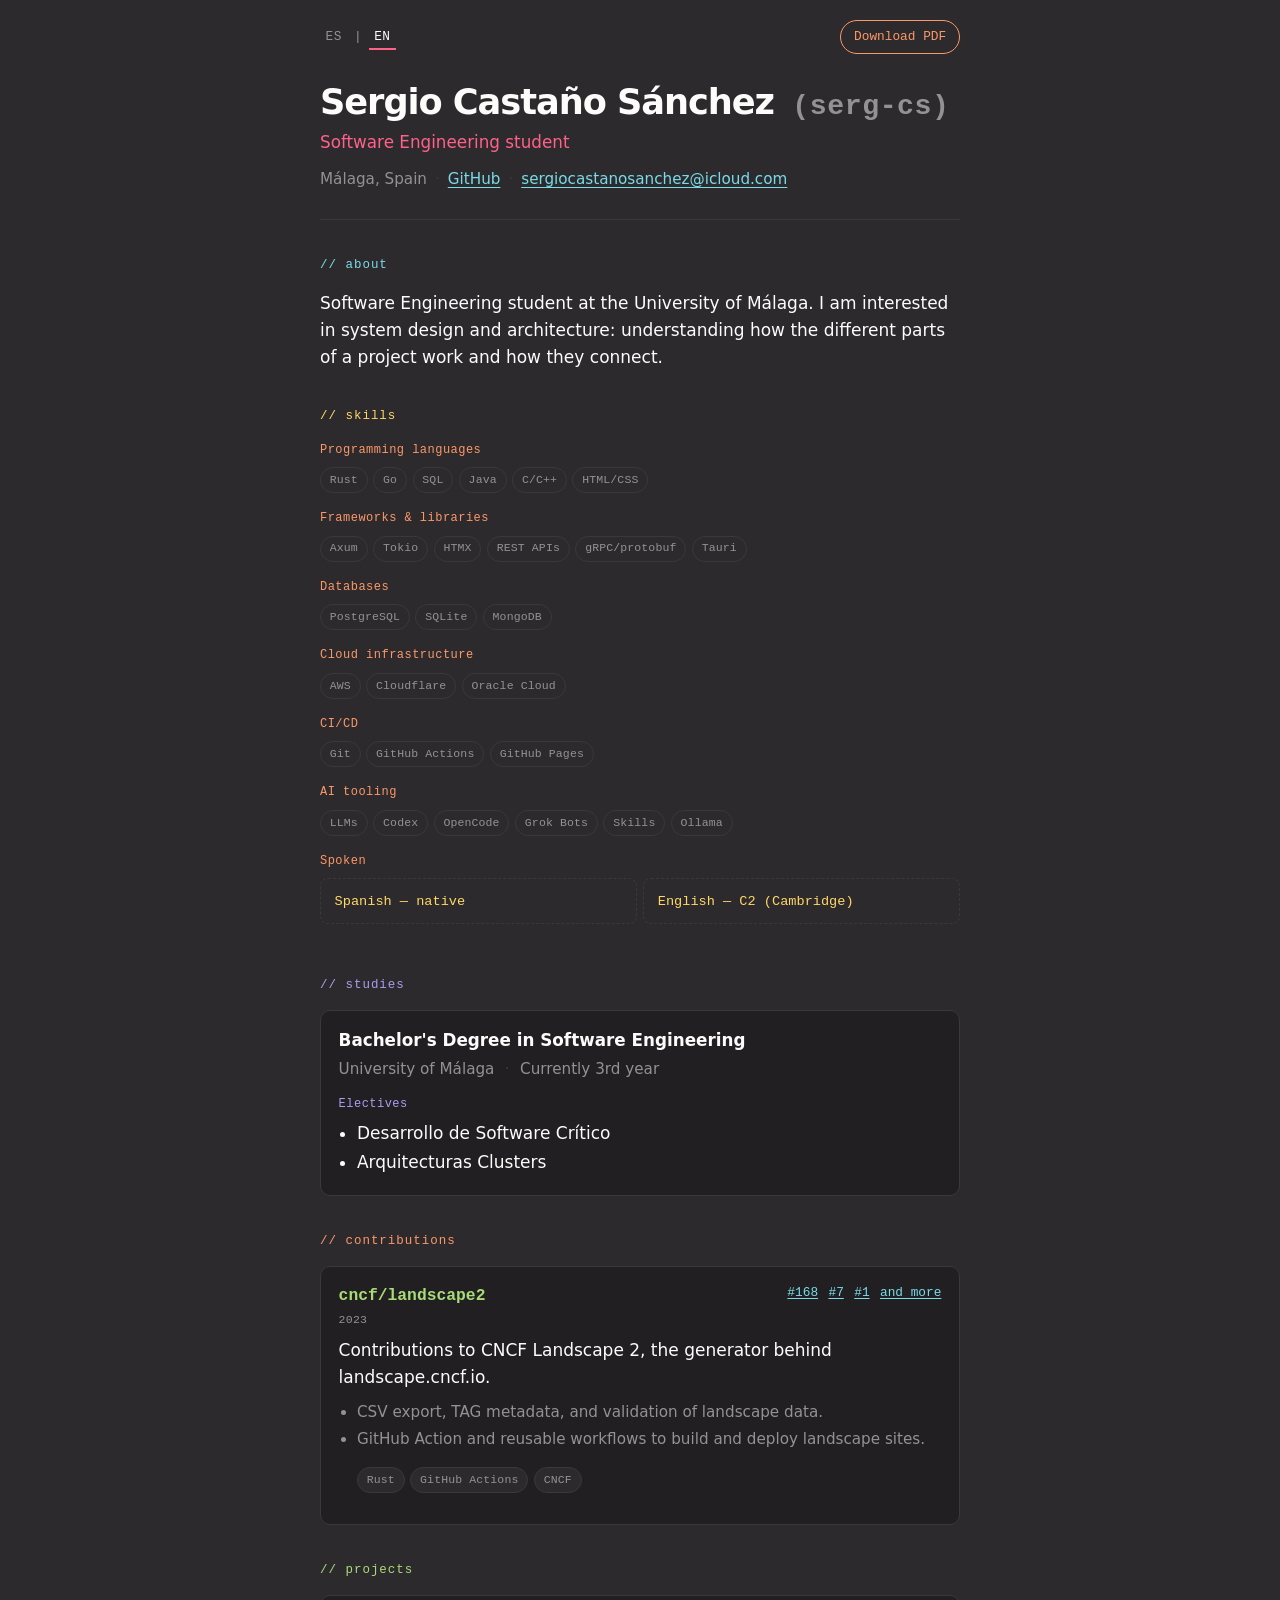
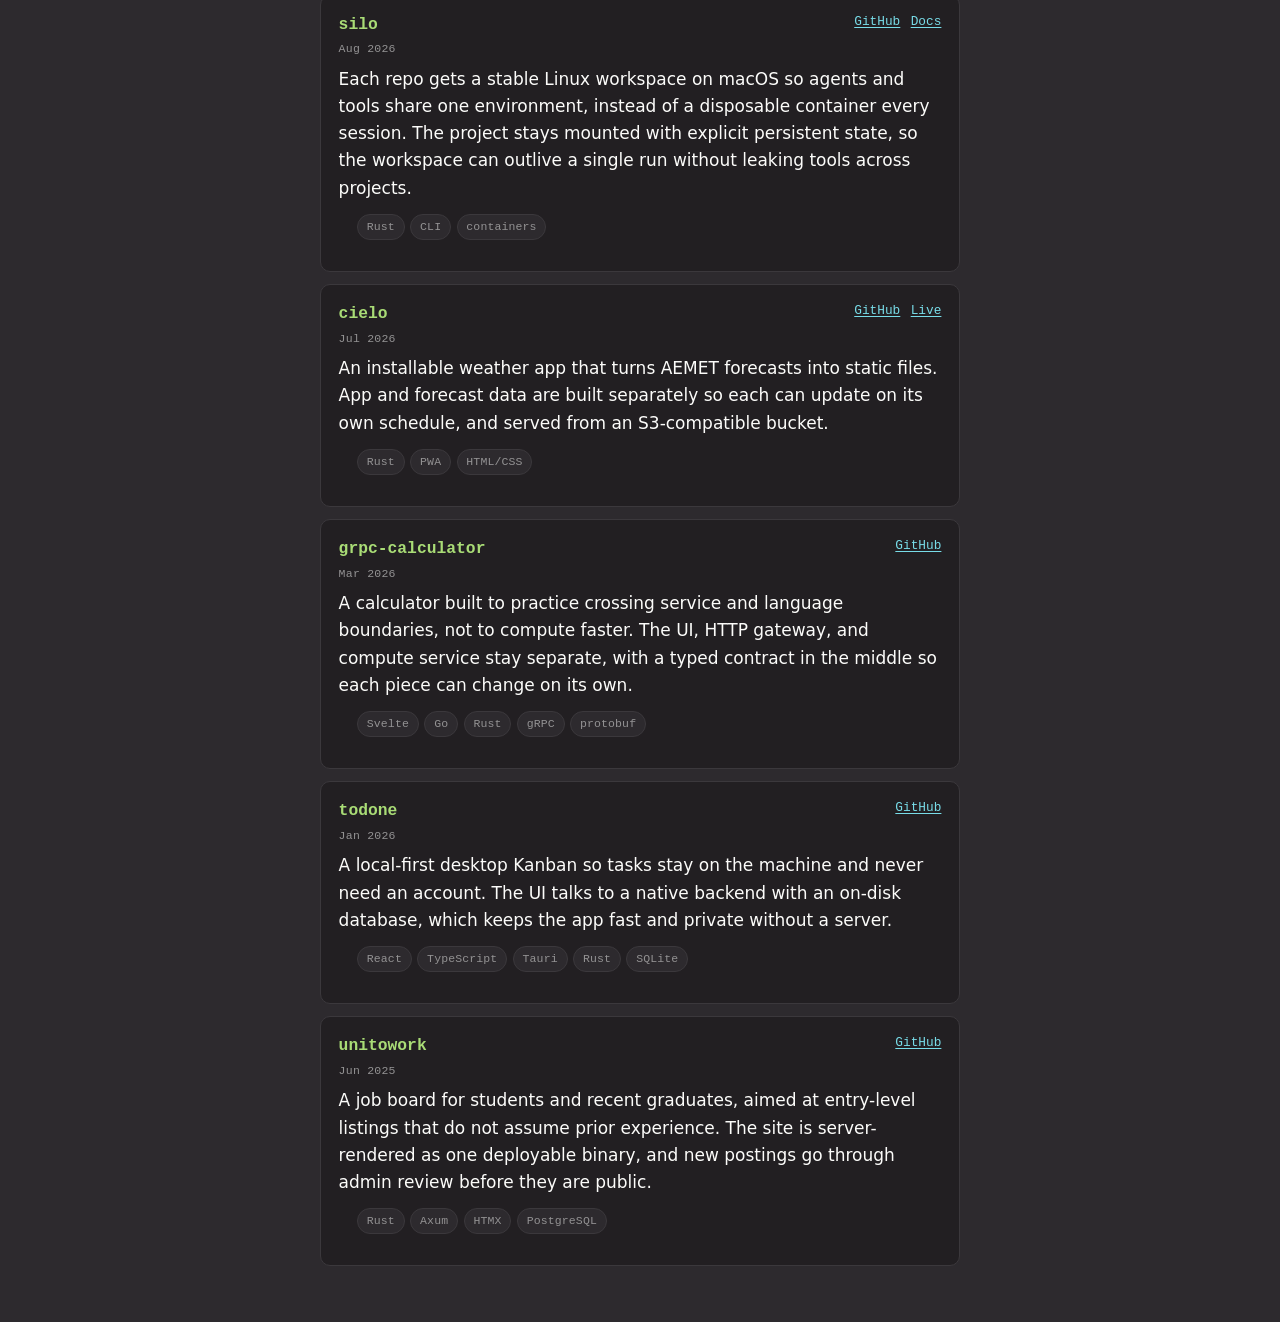
==== commit eebaf122: "Some improvements Signed-off-by: Sergio Castaño Sánchez <sergiocastanosanchez@icloud.com>" ====
--- a/docs/cv/index.html
+++ b/docs/cv/index.html
@@ -152,9 +152,9 @@
                         <ul class="chips">
                             <li class="chip">Rust</li>
                             <li class="chip">Go</li>
-                            <li class="chip">JavaScript</li>
-                            <li class="chip">TypeScript</li>
                             <li class="chip">SQL</li>
+                            <li class="chip">Java</li>
+                            <li class="chip">C/C++</li>
                             <li class="chip">HTML/CSS</li>
                         </ul>
                     </div>
@@ -162,23 +162,38 @@
                     <div class="skill-group">
                         <h3 data-i18n="skills.frameworks">Frameworks & libraries</h3>
                         <ul class="chips">
-                            <li class="chip">React</li>
-                            <li class="chip">Svelte</li>
-                            <li class="chip">Tauri</li>
                             <li class="chip">Axum</li>
                             <li class="chip">Tokio</li>
                             <li class="chip">HTMX</li>
+                            <li class="chip">REST APIs</li>
                             <li class="chip">gRPC/protobuf</li>
-                        </ul>
-                    </div>
-
-                    <div class="skill-group">
-                        <h3 data-i18n="skills.tools">Tools/infra</h3>
+                            <li class="chip">Tauri</li>
+                        </ul>
+                    </div>
+
+                    <div class="skill-group">
+                        <h3 data-i18n="skills.databases">Databases</h3>
+                        <ul class="chips">
+                            <li class="chip">PostgreSQL</li>
+                            <li class="chip">SQLite</li>
+                            <li class="chip">MongoDB</li>
+                        </ul>
+                    </div>
+
+                    <div class="skill-group">
+                        <h3 data-i18n="skills.cloud">Cloud infrastructure</h3>
+                        <ul class="chips">
+                            <li class="chip">AWS</li>
+                            <li class="chip">Cloudflare</li>
+                            <li class="chip">Oracle Cloud</li>
+                        </ul>
+                    </div>
+
+                    <div class="skill-group">
+                        <h3 data-i18n="skills.cicd">CI/CD</h3>
                         <ul class="chips">
                             <li class="chip">Git</li>
                             <li class="chip">GitHub Actions</li>
-                            <li class="chip">PostgreSQL</li>
-                            <li class="chip">SQLite</li>
                             <li class="chip">GitHub Pages</li>
                         </ul>
                     </div>
@@ -190,7 +205,7 @@
                             <li class="chip">Codex</li>
                             <li class="chip">OpenCode</li>
                             <li class="chip">Grok Bots</li>
-                            <li class="chip">SKILLS / AGENTS.md</li>
+                            <li class="chip">Skills</li>
                             <li class="chip">Ollama</li>
                         </ul>
                     </div>
@@ -228,9 +243,9 @@
                     </div>
                 </section>
 
-                <section class="collab" aria-labelledby="collab-h">
-                    <h2 id="collab-h" data-i18n="sec.collab">
-                        // collaborations
+                <section class="contributions" aria-labelledby="contributions-h">
+                    <h2 id="contributions-h" data-i18n="sec.contributions">
+                        // contributions
                     </h2>
                     <article class="card">
                         <div class="card-top">
--- a/docs/cv/styles.css
+++ b/docs/cv/styles.css
@@ -180,7 +180,7 @@
 .about h2 { color: var(--cyan); }
 .skills h2 { color: var(--yellow); }
 .studies h2 { color: var(--purple); }
-.collab h2 { color: var(--orange); }
+.contributions h2 { color: var(--orange); }
 .projects h2 { color: var(--green); }
 
 .about p { margin: 0; }
